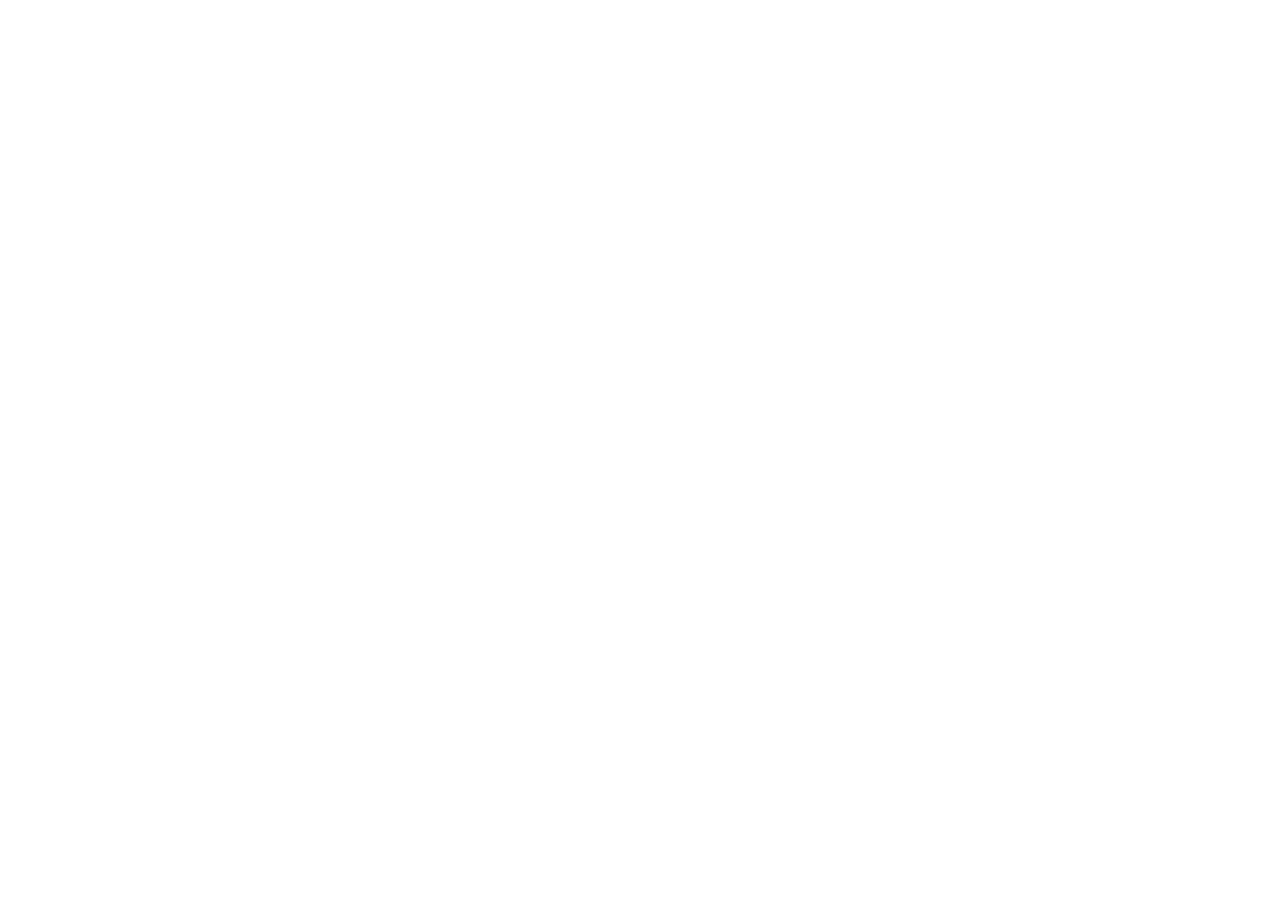
==== index.html @ e12f5fc1 "Header section create" ====
<!DOCTYPE html>
<html lang="en">
<head>
    <meta charset="UTF-8">
    <meta name="viewport" content="width=device-width, initial-scale=1.0">
    <title>web development</title>
</head>
<body>
    <!-- header section start here  -->
    <section>
        <div class="header-section">
            
        </div>
    </section>
</body>
</html>
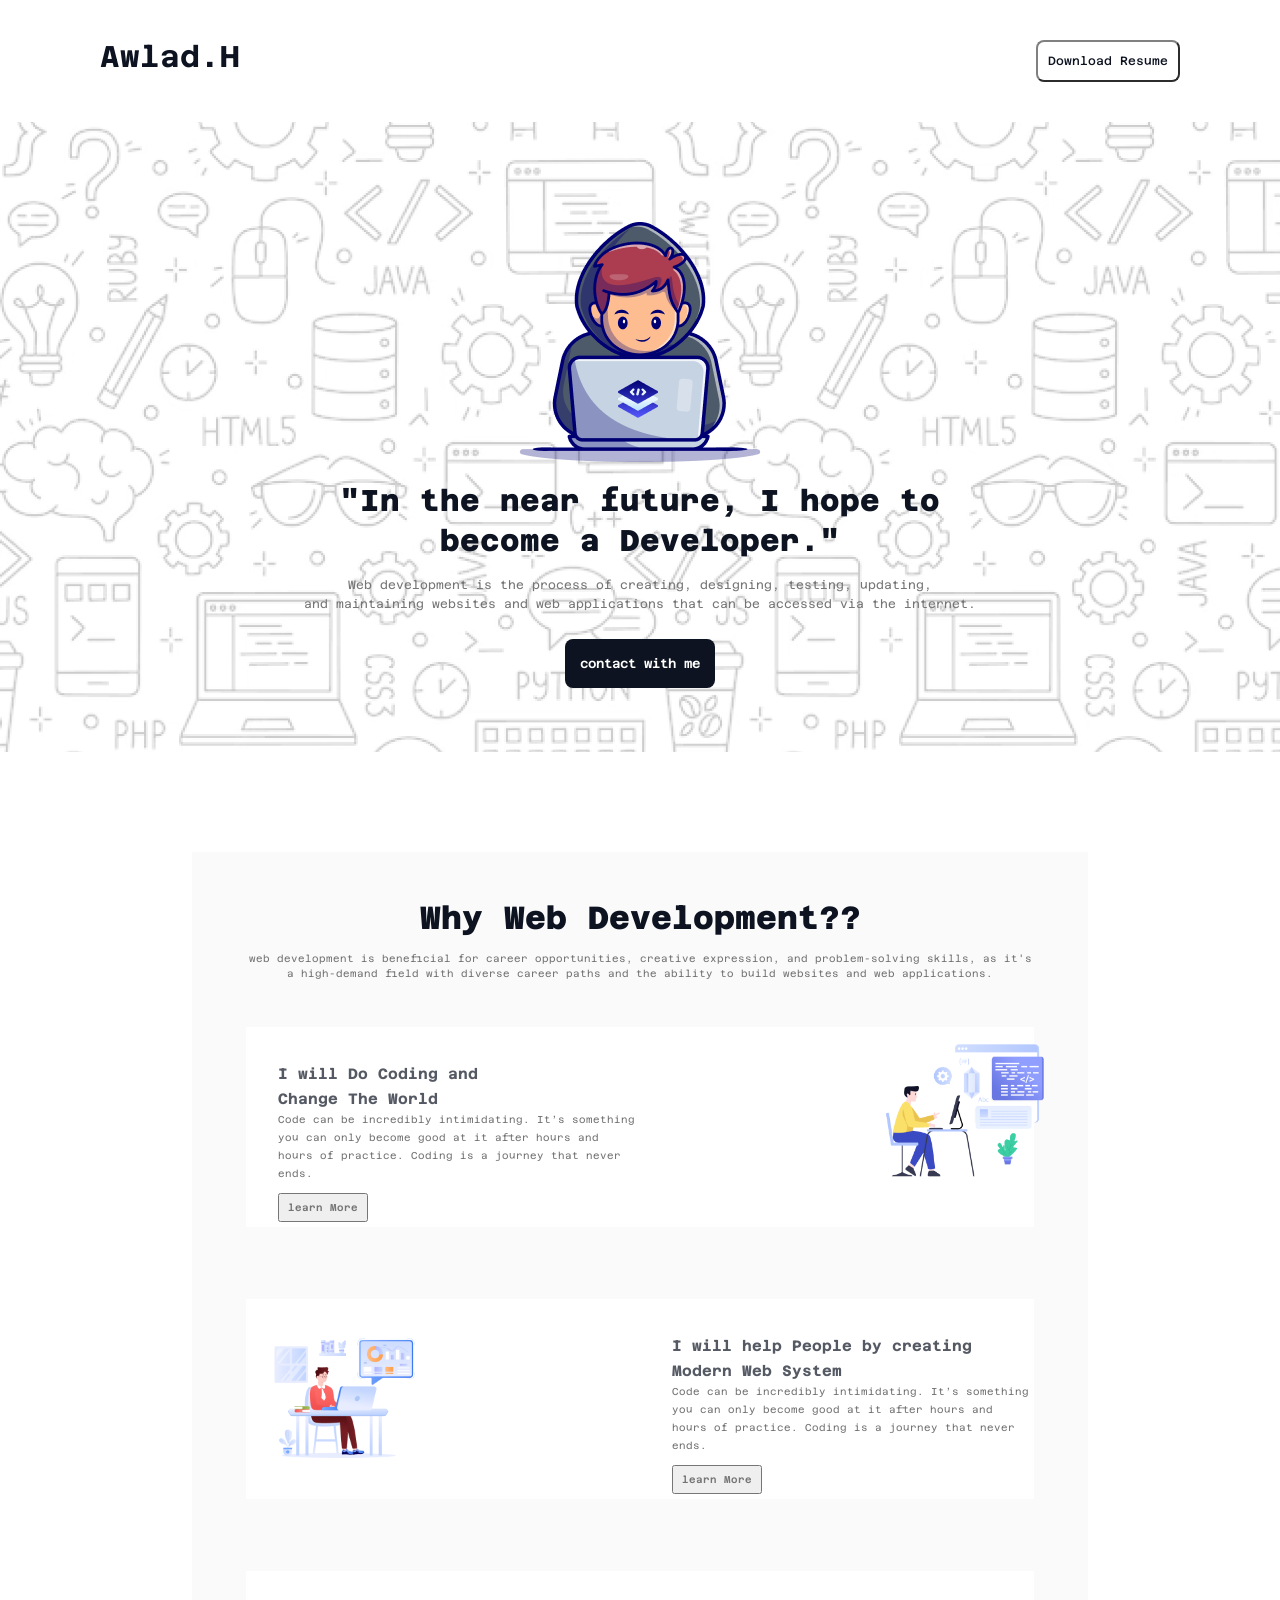
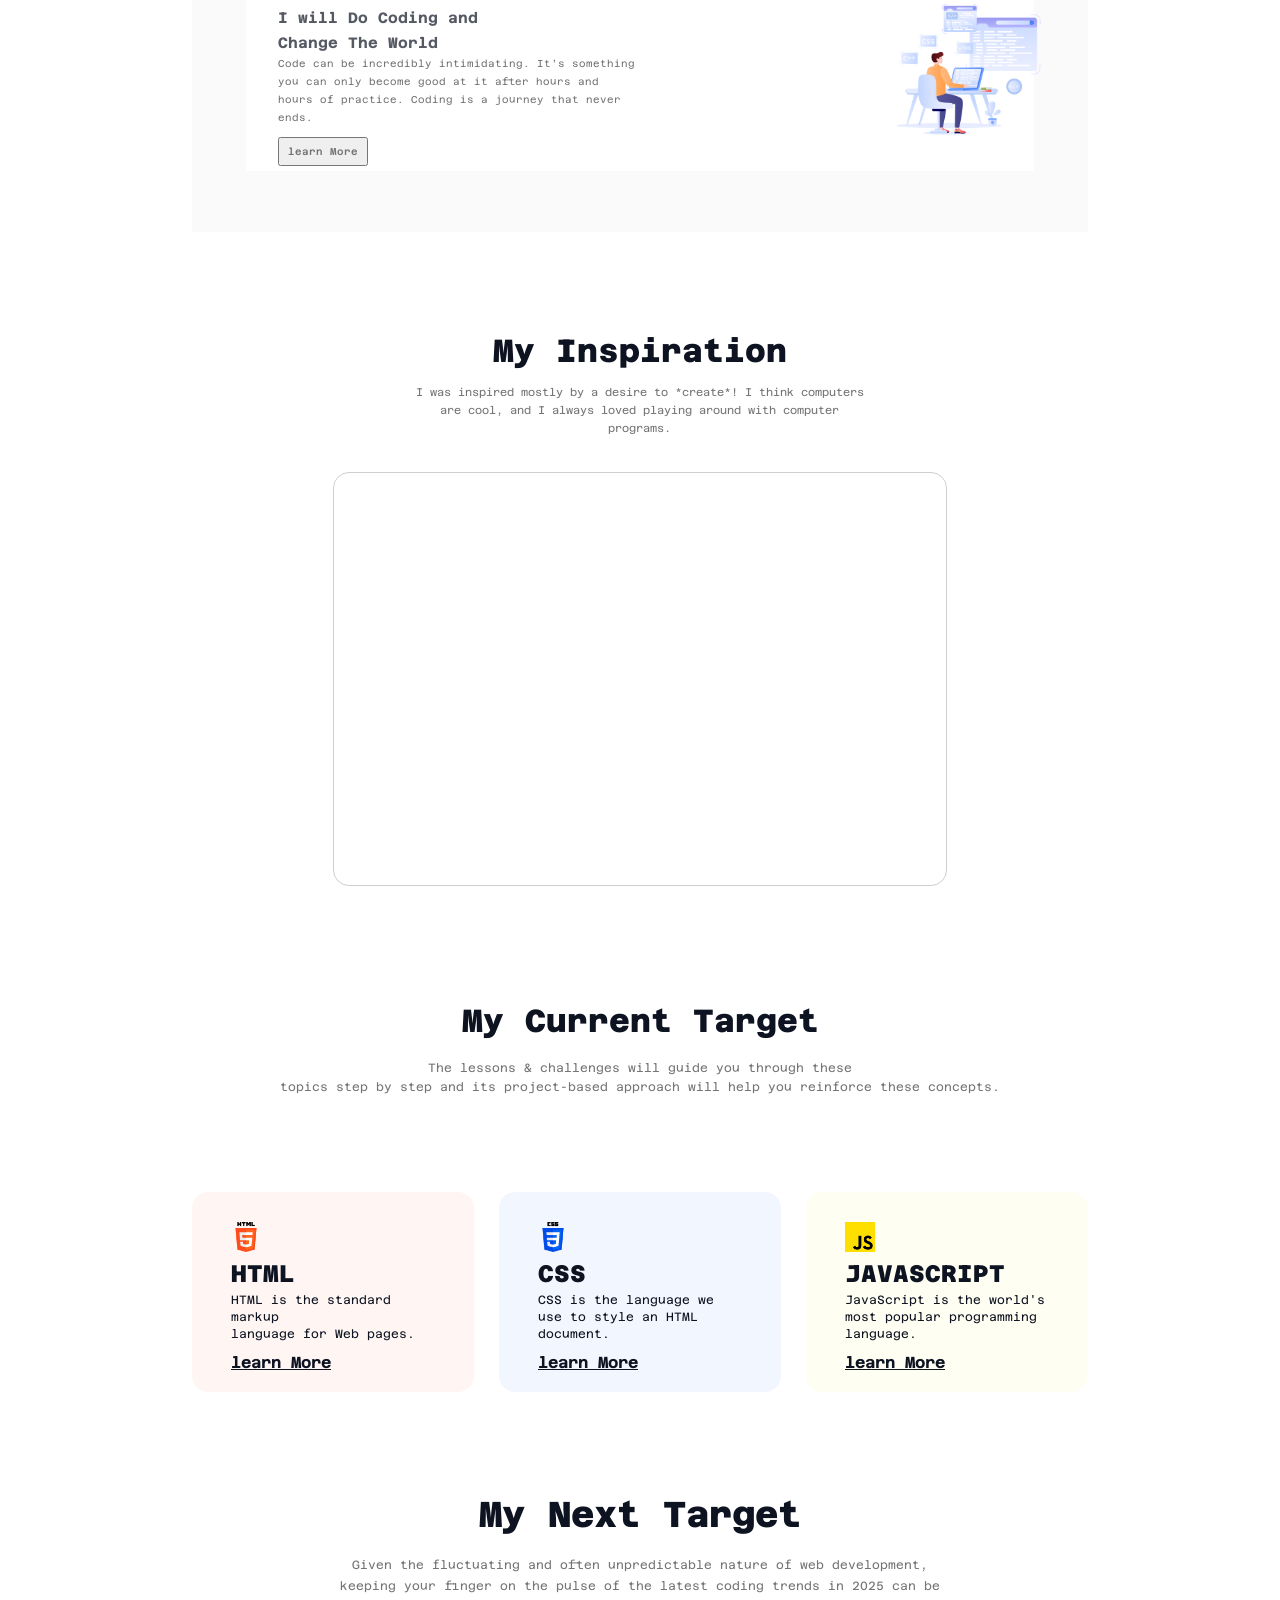
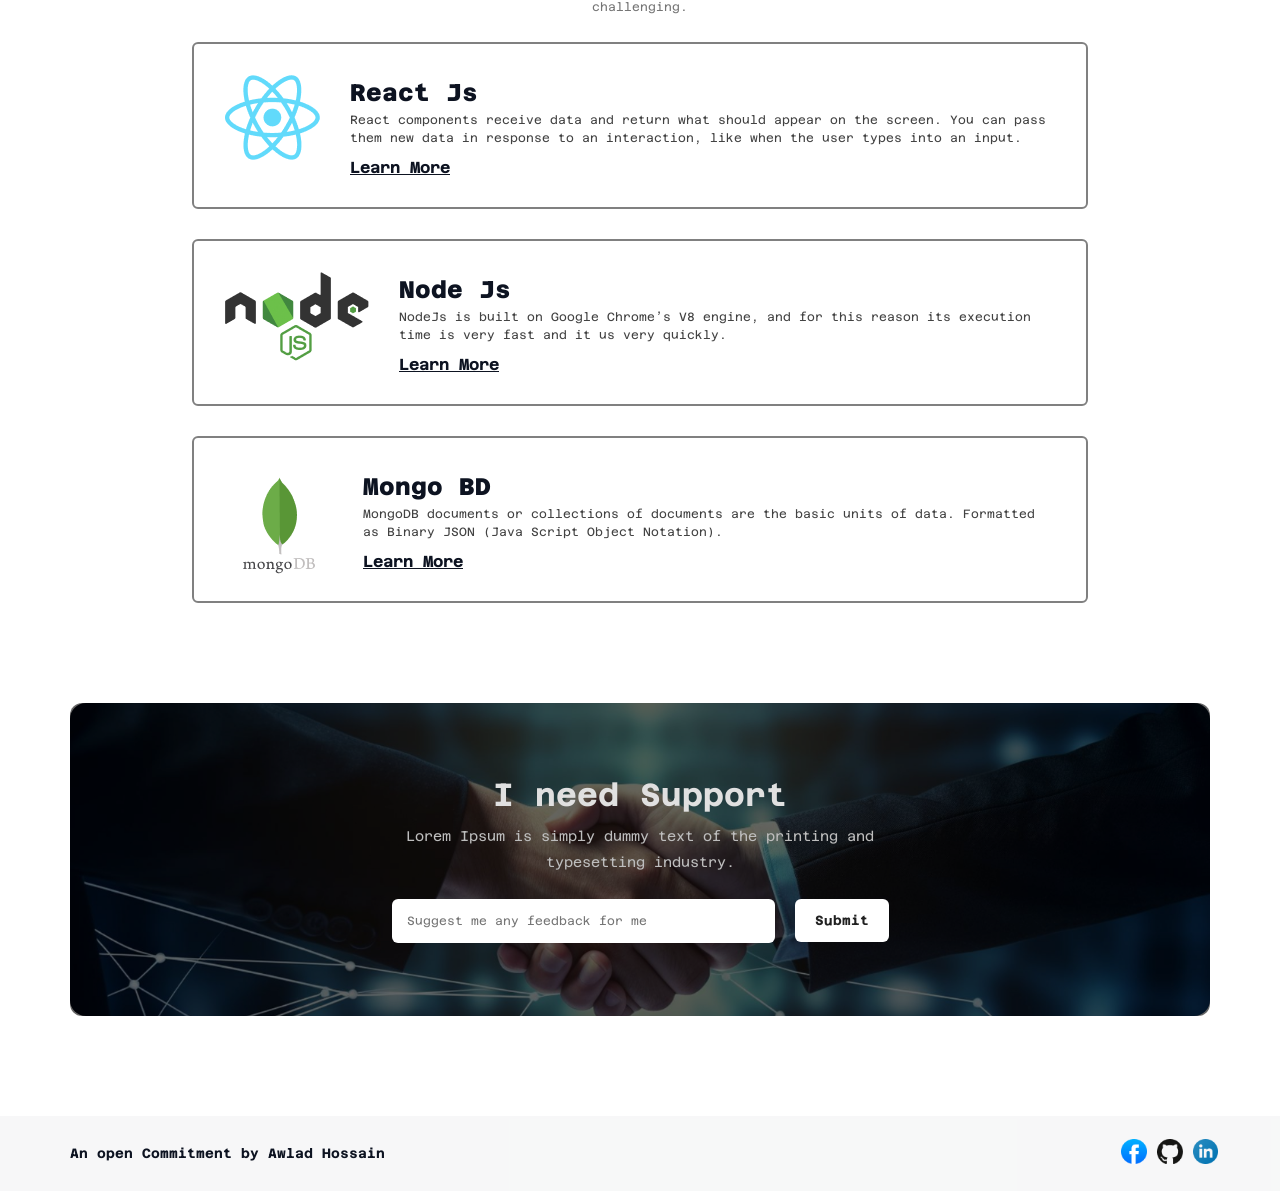
==== commit 8fc49a2f: "added full website complete" ====
--- a/index.html
+++ b/index.html
@@ -1,16 +1,254 @@
 <!DOCTYPE html>
 <html lang="en">
+
 <head>
     <meta charset="UTF-8">
     <meta name="viewport" content="width=device-width, initial-scale=1.0">
+    <link rel="stylesheet" href="style.css">
     <title>web development</title>
+    <!-- font family -->
+    <link rel="preconnect" href="https://fonts.googleapis.com">
+    <link rel="preconnect" href="https://fonts.gstatic.com" crossorigin>
+    <link href="https://fonts.googleapis.com/css2?family=Azeret+Mono:ital,wght@0,100
+        ..900;1,100..900&family=Fira+Code:wght@300..700&family=Work+Sans:ital,wght@0,
+        100..900;1,100..900&display=swap" rel="stylesheet">
 </head>
+
 <body>
     <!-- header section start here  -->
-    <section>
-        <div class="header-section">
-            
-        </div>
-    </section>
+    <!-- header section start here  -->
+    <section>
+        <div id="header-section">
+            <div class="logo">
+                <h1>Awlad.H</h1>
+            </div>
+            <div class="button-section">
+                <button class="btn-1">Download Resume</button>
+            </div>
+        </div>
+    </section>
+    <!-- header section end here  -->
+    <!-- header section end here  -->
+
+    <!-- banner section start here -->
+    <!-- banner section start here -->
+    <section>
+        <div id="banner-section">
+            <div class="main-content">
+                <img class="images-bg" src="images/Group.png" alt="" srcset="">
+                <h1 class="banner-heading">"In the near future, I hope to <br> become a Developer."</h1>
+                <p class="banner-description">Web development is the process of creating, designing, testing, updating,
+                    <br> and maintaining websites and web applications that can be accessed via the internet.
+                </p>
+                <button class="btn-2">contact with me</button>
+            </div>
+        </div>
+    </section>
+    <!-- banner section end here -->
+    <!-- banner section end here -->
+
+    <!-- main section start here -->
+    <!-- main section start here -->
+    <div id="web-development">
+        <div class="web-heading">
+            <div class="web-title">
+                <h1 class="title-heading">Why Web Development??</h1>
+                <p class="title-description">web development is beneficial for career opportunities, creative
+                    expression, and problem-solving
+                    skills, as it's <br> a high-demand field with diverse career paths and the ability to
+                    build websites and web
+                    applications. </p>
+            </div>
+
+            <div class="codding-learn">
+                <div class="heading-code">
+                    <h1 class="title-heading-2">I will Do Coding and <br>Change The World</h1>
+                    <p class="title-description-2">Code can be incredibly intimidating. It’s something you can only
+                        become good at it after hours and
+                        hours of practice. Coding is a journey that never ends.</p>
+                    <button class="btn-3">learn More</button>
+                </div>
+                <div class="img-1">
+                    <img src="images/Layer_1.png" alt="">
+                </div>
+            </div>
+
+            <div class="codding-learn">
+                <div class="middle">
+                    <img src="images/Group 3.png" alt="">
+                </div>
+                <div class="heading-code">
+                    <h1 class="title-heading-2">I will help People by creating <br> Modern Web System</h1>
+                    <p class="title-description-2">Code can be incredibly intimidating. It’s something you can only
+                        become good at it after hours and
+                        hours of practice. Coding is a journey that never ends.</p>
+                    <button class="btn-3">learn More</button>
+                </div>
+
+            </div>
+
+            <div class="codding-learn">
+                <div class="heading-code">
+                    <h1 class="title-heading-2">I will Do Coding and <br>Change The World</h1>
+                    <p class="title-description-2">Code can be incredibly intimidating. It’s something you can only
+                        become good at it after hours and
+                        hours of practice. Coding is a journey that never ends.</p>
+                    <button class="btn-3">learn More</button>
+                </div>
+                <div class="img-1">
+                    <img src="images/Group 4.png" alt="">
+                </div>
+            </div>
+        </div>
+    </div>
+    <!-- main section end here -->
+    <!-- main section end here -->
+
+    <!-- main section My Inspiration start here -->
+    <!-- main section My Inspiration start here -->
+    <section class="Inspiration-section">
+        <div class="Inspiration-heading">
+            <h1 class="Inspiration-title">My Inspiration</h1>
+            <p class="Inspiration-discription">I was inspired mostly by a desire to *create*! I think computers are
+                cool, and I always loved playing
+                around with computer programs.</p>
+        </div>
+        <div class="Inspiration-video">
+            <iframe class="videos" width="623" height="315"
+                src="https://www.youtube.com/embed/XUh1nfx1ty0?si=kiNamL2iFOQozbli" title="YouTube video player"
+                frameborder="0"
+                allow="accelerometer; autoplay; clipboard-write; encrypted-media; gyroscope; picture-in-picture; web-share"
+                referrerpolicy="strict-origin-when-cross-origin" allowfullscreen></iframe>
+        </div>
+    </section>
+    <!-- main section My Inspiration end here -->
+    <!-- main section My Inspiration end here -->
+
+    <!-- main section My target start here -->
+    <!-- main section My target start here -->
+    <section>
+        <div id="current-section">
+            <h1 class="heading-title">My Current Target</h1>
+            <p class="description-title">The lessons & challenges will guide you through these <br>topics step by step
+                and
+                its project-based approach will help you reinforce these concepts.</p>
+        </div>
+
+        <div class="language-box">
+            <div class="box-1">
+                <img src="images/html.png" alt="">
+                <h1 class="box-heading">HTML</h1>
+                <p class="box-description">HTML is the standard markup <br> language for Web pages.</p>
+                <a class="box-link" href="https://www.w3schools.com/html/">learn More</a>
+            </div>
+
+            <div class="box-2">
+                <img src="images/css.png" alt="">
+                <h1 class="box-heading">CSS</h1>
+                <p class="box-description">CSS is the language we use to style an HTML document.</p>
+                <a class="box-link" href="https://www.w3schools.com/css/">learn More</a>
+            </div>
+
+            <div class="box-3">
+                <img src="images/js.png" alt="">
+                <h1 class="box-heading">JAVASCRIPT</h1>
+                <p class="box-description">JavaScript is the world's most popular programming language.</p>
+                <a class="box-link" href="https://www.w3schools.com/js/">learn More</a>
+            </div>
+        </div>
+
+    </section>
+    <!-- main section My target end here -->
+    <!-- main section My target end here -->
+
+    <!-- main section My next target start here -->
+    <!-- main section My next target start here -->
+
+    <section>
+        <div class="new-target">
+            <h1 class="target-heading">My Next Target</h1>
+            <p class="target-description">Given the fluctuating and often unpredictable nature of web development,
+                <br>keeping your finger on the pulse
+                of the latest coding trends in 2025 can be challenging.
+            </p>
+        </div>
+
+        <div class="React-js">
+            <div class="photos-1">
+                <img class="images-1" src="images/react.png" alt="">
+            </div>
+            <div class="content-1">
+                <h1 class="heading-learn">React Js</h1>
+                <p class="description-learn">React components receive data and return what should appear on the screen.
+                    You can pass them new data in
+                    response to an interaction, like when the user types into an input. </p>
+                <a class="link-learn">Learn More</a>
+            </div>
+        </div>
+
+        <div class="React-js">
+            <div class="photos-1">
+                <img class="images-2" src="images/nodejs.png" alt="">
+            </div>
+            <div class="content-1">
+                <h1 class="heading-learn">Node Js</h1>
+                <p class="description-learn">NodeJs is built on Google Chrome’s V8 engine, and for this reason its
+                    execution time is very fast and it
+                    us very quickly. </p>
+                <a class="link-learn">Learn More</a>
+            </div>
+        </div>
+
+        <div class="React-js">
+            <div class="photos-1">
+                <img class="images-1" src="images/mongodb.png" alt="">
+            </div>
+            <div class="content-1">
+                <h1 class="heading-learn">Mongo BD</h1>
+                <p class="description-learn">MongoDB documents or collections of documents are the basic units of data.
+                    Formatted as Binary JSON (Java
+                    Script Object Notation).</p>
+                <a class="link-learn">Learn More</a>
+            </div>
+        </div>
+    </section>
+    <!-- main section My next target end here -->
+    <!-- main section My next target end here -->
+
+    <!-- main support section start here -->
+    <!-- main support section start here -->
+
+    <!-- <section class="submit-section"> -->
+    <div class="support-section">
+        <div class="support-content">
+            <h2>I need Support</h2>
+            <p>Lorem Ipsum is simply dummy text of the printing and <br> typesetting industry.</p>
+            <form class="feedback-form">
+                <input type="text" placeholder="Suggest me any feedback for me">
+                <button type="submit">Submit</button>
+            </form>
+        </div>
+    </div>
+
+    <!-- </section> -->
+
+    <!-- main support section end here -->
+    <!-- main support section end here -->
+
+    <!-- footer section start here -->
+    <!-- footer section start here -->
+    <section class="footer-section">
+        <div class="footer-heading">
+            <h1>An open Commitment by Awlad Hossain</h1>
+        </div>
+        <div class="footer-icon">
+            <img src="images/facebook.png" alt="">
+            <img src="images/github.png" alt="">
+            <img src="images/linkedin-icon 1.png" alt="">
+        </div>
+    </section>
+    <!-- footer section end here -->
+    <!-- footer section end here -->
+
 </body>
 </html>
--- a/style.css
+++ b/style.css
@@ -0,0 +1,563 @@
+@import url('https://fonts.googleapis.com/css2?family=Azeret+Mono:ital,wght@0,100..900;1,100..900&family=Fira+Code:wght@300..700&family=Work+Sans:ital,wght@0,100..900;1,100..900&display=swap');
+
+* {
+    margin: 0;
+    padding: 0;
+    box-sizing: border-box;
+    font-family: Azeret Mono;
+}
+
+/*****header section start here****/
+/*****header section start here****/
+#header-section {
+    display: flex;
+    justify-content: space-between;
+    margin: 40px 100px;
+}
+
+.logo {
+    color: rgb(13, 19, 33);
+    font-size: 20px;
+    font-weight: 800;
+    line-height: 33px;
+    letter-spacing: 0%;
+    text-align: left;
+}
+
+.btn-1 {
+    background-color: white;
+    color: rgb(13, 19, 33);
+    font-size: 12px;
+    font-weight: 500;
+    line-height: 18px;
+    letter-spacing: 0%;
+    text-align: center;
+    padding: 10px 10px 10px 10px;
+    border-radius: 8px;
+    border-color: gray;
+}
+
+/******header section end here*****/
+/******header section end here*****/
+
+/*****banner section start here****/
+/*****banner section start here****/
+#banner-section {
+    width: 100%;
+    min-height: 600px;
+    background-image: url(images/Hero-bg.png);
+    display: flex;
+    justify-content: center;
+    text-align: center;
+    align-items: center;
+}
+
+.main-content {
+    margin-top: 100px;
+    min-height: 530px;
+}
+
+.banner-heading {
+    color: rgb(13, 19, 33);
+    font-family: Azeret Mono;
+    font-size: 30px;
+    font-weight: 800;
+    line-height: 40px;
+    letter-spacing: 0%;
+    text-align: center;
+    margin: 15px 0px;
+}
+
+.banner-description {
+    color: #757575;
+    font-family: Azeret Mono;
+    font-size: 12px;
+    font-weight: 400;
+    line-height: 19px;
+    letter-spacing: 0%;
+    text-align: center;
+}
+
+.btn-2 {
+    margin: 25px 0px;
+    padding: 13px 15px;
+    color: rgb(255, 255, 255);
+    font-family: Azeret Mono;
+    font-size: 13px;
+    font-weight: 600;
+    line-height: 23px;
+    letter-spacing: 0%;
+    text-align: center;
+    border-radius: 8px;
+    background-color: rgb(13, 19, 33);
+    border: none;
+}
+
+/*****banner section end here****/
+/*****banner section end here****/
+
+/*** main section start here ****/
+/*** main section start here ****/
+#web-development {
+    width: 70%;
+    height: 980px;
+    margin: 100px auto;
+    background: rgba(13, 19, 33, 0.02);
+}
+
+.web-title {
+    width: 100%;
+    height: 103px;
+}
+
+.title-heading {
+    color: rgb(13, 19, 33);
+    font-family: Azeret Mono;
+    font-size: 32px;
+    font-weight: 800;
+    line-height: 66px;
+    letter-spacing: 0%;
+    text-align: center;
+    padding-top: 33px;
+}
+
+.title-description {
+    color: #757575;
+    font-family: Azeret Mono;
+    font-size: 10px;
+    font-weight: 400;
+    line-height: 15px;
+    letter-spacing: 0%;
+    text-align: center;
+}
+
+.codding-learn {
+    width: 88%;
+    height: 200px;
+    display: flex;
+    margin: 72px auto;
+    background-color: white;
+}
+
+.heading-code {
+    width: 50%;
+    height: 200px;
+}
+
+.img-1 {
+    width: 50%;
+    height: 200px;
+}
+
+.img-1 img {
+    width: 50%;
+    height: auto;
+    margin-left: 230px;
+    padding: 15px;
+}
+
+.middle {
+    width: 50%;
+    height: 200px;
+}
+
+.middle img {
+    width: 50%;
+    height: auto;
+    padding: 17px;
+}
+
+.title-heading-2 {
+    color: rgba(13, 19, 33, 0.7);
+    font-family: Azeret Mono;
+    font-size: 15px;
+    font-weight: 700;
+    line-height: 25px;
+    text-align: left;
+    padding-top: 34px;
+    margin-left: 32px;
+}
+
+.title-description-2 {
+    color: #757575;
+    font-family: Azeret Mono;
+    font-size: 10px;
+    font-weight: 400;
+    line-height: 18px;
+    letter-spacing: 0%;
+    padding-left: 32px;
+    margin-bottom: 10px;
+}
+
+.btn-3 {
+    color: #757575;
+    font-family: Azeret Mono;
+    font-size: 10px;
+    font-weight: 600;
+    line-height: 23px;
+    letter-spacing: 0%;
+    text-align: center;
+    padding: 1px 8px;
+    margin: 0px 32px;
+}
+
+/* Inspiration-section start here */
+/* Inspiration-section start here */
+.Inspiration-section {
+    width: 60%;
+    height: 600px;
+    margin: 0px auto;
+}
+
+.Inspiration-heading {
+    width: 60%;
+    height: 140px;
+    margin: 0px auto;
+}
+
+.Inspiration-title {
+    color: rgb(13, 19, 33);
+    font-family: Azeret Mono;
+    font-size: 32px;
+    font-weight: 800;
+    line-height: 37px;
+    letter-spacing: 0%;
+    text-align: center;
+    padding-bottom: 15px;
+}
+
+.Inspiration-discription {
+    color: #757575;
+    font-family: Azeret Mono;
+    font-size: 11px;
+    font-weight: 400;
+    line-height: 18px;
+    letter-spacing: 0%;
+    text-align: center;
+}
+
+.Inspiration-video {
+    width: 80%;
+    height: 414px;
+    margin: 0px auto;
+    box-sizing: border-box;
+    border: 1px solid rgba(13, 19, 33, 0.2);
+    border-radius: 16px;
+    padding: 50px;
+}
+
+.videos {
+    border-radius: 16px;
+    border: none;
+}
+
+/* Inspiration-section end here */
+/* Inspiration-section end here*/
+
+/* main section My terget start here */
+/* main section My terget start here */
+#current-section {
+    margin: 70px auto 20px auto;
+    width: 70%;
+    height: 170px;
+}
+
+.heading-title {
+    margin-bottom: 20px;
+    color: rgb(13, 19, 33);
+    font-size: 32px;
+    font-weight: 800;
+    line-height: 37px;
+    letter-spacing: 0%;
+    text-align: center;
+}
+
+.description-title {
+    color: #757575;
+    font-size: 12px;
+    font-weight: 400;
+    line-height: 19px;
+    letter-spacing: 0%;
+    text-align: center;
+}
+
+.language-box {
+    width: 70%;
+    margin: 0px auto 50px auto;
+    display: flex;
+    flex-direction: row;
+    justify-content: flex-start;
+    gap: 25px;
+}
+
+.box-1 {
+    width: 32%;
+    height: 200px;
+    border-radius: 16px;
+    background: rgba(255, 76, 30, 0.05);
+    padding: 30px 42px 33px 39px;
+}
+
+.box-1 img {
+    width: 30px;
+}
+
+.box-heading {
+    color: rgb(13, 19, 33);
+    font-family: Azeret Mono;
+    font-size: 24px;
+    font-weight: 800;
+    line-height: 36px;
+    letter-spacing: 0%;
+    text-align: left;
+}
+
+.box-description {
+    color: rgb(13, 19, 33);
+    font-family: Azeret Mono;
+    font-size: 12px;
+    font-weight: 400;
+    line-height: 17px;
+    letter-spacing: 0%;
+    text-align: left;
+    margin-bottom: 10px;
+}
+
+.box-link {
+    color: rgb(13, 19, 33);
+    font-family: Azeret Mono;
+    font-size: 16px;
+    font-weight: 700;
+    line-height: 19px;
+    letter-spacing: 0%;
+    text-align: left;
+    text-decoration-line: underline;
+}
+
+.box-2 {
+    width: 32%;
+    height: 200px;
+    border-radius: 16px;
+    background: rgba(0, 76, 232, 0.05);
+    padding: 30px 42px 33px 39px;
+}
+
+.box-2 img {
+    width: 30px;
+}
+
+.box-3 {
+    width: 32%;
+    height: 200px;
+    border-radius: 16px;
+    background: rgba(255, 223, 0, 0.05);
+    padding: 30px 42px 33px 39px;
+}
+
+.box-3 img {
+    width: 30px;
+}
+
+/* main section My terget end here */
+/* main section My terget end here */
+
+/* main section My next target start here */
+/* main section My next target start here */
+.new-target {
+    margin: 100px auto 40px auto;
+    width: 50%;
+    height: 110px;
+    text-align: center;
+}
+
+.target-heading {
+    color: rgb(13, 19, 33);
+    font-family: Azeret Mono;
+    font-size: 36px;
+    font-weight: 800;
+    line-height: 45px;
+    letter-spacing: 0%;
+    text-align: center;
+    margin-bottom: 18px;
+}
+
+.target-description {
+    color: #757575;
+    font-family: Azeret Mono;
+    font-size: 12px;
+    font-weight: 400;
+    line-height: 21px;
+    letter-spacing: 0%;
+    text-align: center;
+}
+
+.React-js {
+    width: 70%;
+    height: 167px;
+    border: 2px solid gray;
+    margin: 0px auto;
+    display: flex;
+    padding: 31px;
+    margin-bottom: 30px;
+    border-radius: 6px;
+}
+
+.content-1 {
+    color: rgba(13, 19, 33, 1);
+    font-family: Azeret Mono;
+    font-size: 24px;
+    font-weight: 800;
+    line-height: 36px;
+    text-align: left;
+}
+
+.heading-learn {
+    color: rgba(13, 19, 33, 1);
+    font-family: Azeret Mono;
+    font-size: 24px;
+    font-weight: 800;
+    line-height: 36px;
+    letter-spacing: 0%;
+    text-align: left;
+}
+
+.photos-1 img {
+    padding-right: 30px;
+}
+
+.description-learn {
+    color: #424242;
+    font-family: Azeret Mono;
+    font-size: 12px;
+    font-weight: 400;
+    line-height: 18px;
+    letter-spacing: 0%;
+    text-align: left;
+}
+
+.link-learn {
+    color: rgba(13, 19, 33, 1);
+    font-family: Azeret Mono;
+    font-size: 16px;
+    font-weight: 700;
+    line-height: 23px;
+    text-align: left;
+    text-decoration-line: underline;
+}
+
+/* main section My next target end here */
+/* main section My next target end here */
+
+/* main support section start here */
+/* main support section start here */
+.support-section {
+    position: relative;
+    width: 1140px;
+    height: 313px;
+    border-radius: 12px;
+    overflow: hidden;
+    display: flex;
+    justify-content: center;
+    align-items: center;
+    text-align: center;
+    color: white;
+    margin: 100px auto;
+}
+.support-section::before {
+    content: "";
+    position: absolute;
+    inset: 0;
+    background: url(images/banner.jpg) no-repeat center center;
+    background-size: cover;
+    border-radius: 16px;
+    background: rgba(0, 0, 0, 0.2), rgba(0, 0, 0, 0.2), rgba(0, 0, 0, 0.2);
+}
+.support-section::after {
+    content: "";
+    position: absolute;
+    inset: 0;
+    background: rgba(0, 0, 0, 0.6);
+}
+.support-content {
+    position: relative;
+    z-index: 1;
+}
+.support-content h2 {
+    margin-bottom: 10px;
+    color: #e0e0e0;
+    font-family: Azeret Mono;
+    font-size: 32px;
+    font-weight: 700;
+    line-height: 36px;
+    letter-spacing: 0%;
+    text-align: center;
+}
+.support-content p {
+    color: #bdbdbd;
+    font-weight: 400;
+    line-height: 26px;
+    letter-spacing: 0%;
+    text-align: center;
+    font-size: 14px;
+}
+.feedback-form {
+    margin-top: 24px;
+    display: flex;
+    justify-content: center;
+    align-items: center;
+}
+.feedback-form input {
+    width: 383px;
+    padding: 15px;
+    border: none;
+    border-radius: 6px;
+    outline: none;
+    font-size: 12px;
+}
+.feedback-form button {
+    margin-left: 20px;
+    padding: 14px 20px;
+    border: none;
+    border-radius: 6px;
+    background: white;
+    color: #212121;
+    font-weight: bold;
+    cursor: pointer;
+    transition: 0.3s;
+}
+.feedback-form button:hover {
+    background: #ddd;
+}
+/* main support section end here */
+/* main support section end here */
+
+/*** main section end here ****/
+/*** main section end here ****/
+
+/* footer section start here */
+/* footer section start here */
+.footer-section {
+    height: 75px;
+    display: flex;
+    justify-content: space-between;
+    align-items: center;
+    background: rgba(13, 19, 33, 0.03);
+}
+.footer-heading {
+    color: rgb(13, 19, 33);
+    font-family: Azeret Mono;
+    font-size: 9px;
+    font-weight: 500;
+    line-height: 23px;
+    letter-spacing: 0%;
+    text-align: center;
+    padding-left: 70px;
+}
+.footer-icon {
+    padding-right: 30px;
+}
+.footer-section img {
+    width: 20%;
+}
+/* footer section start here */
+/* footer section start here */
